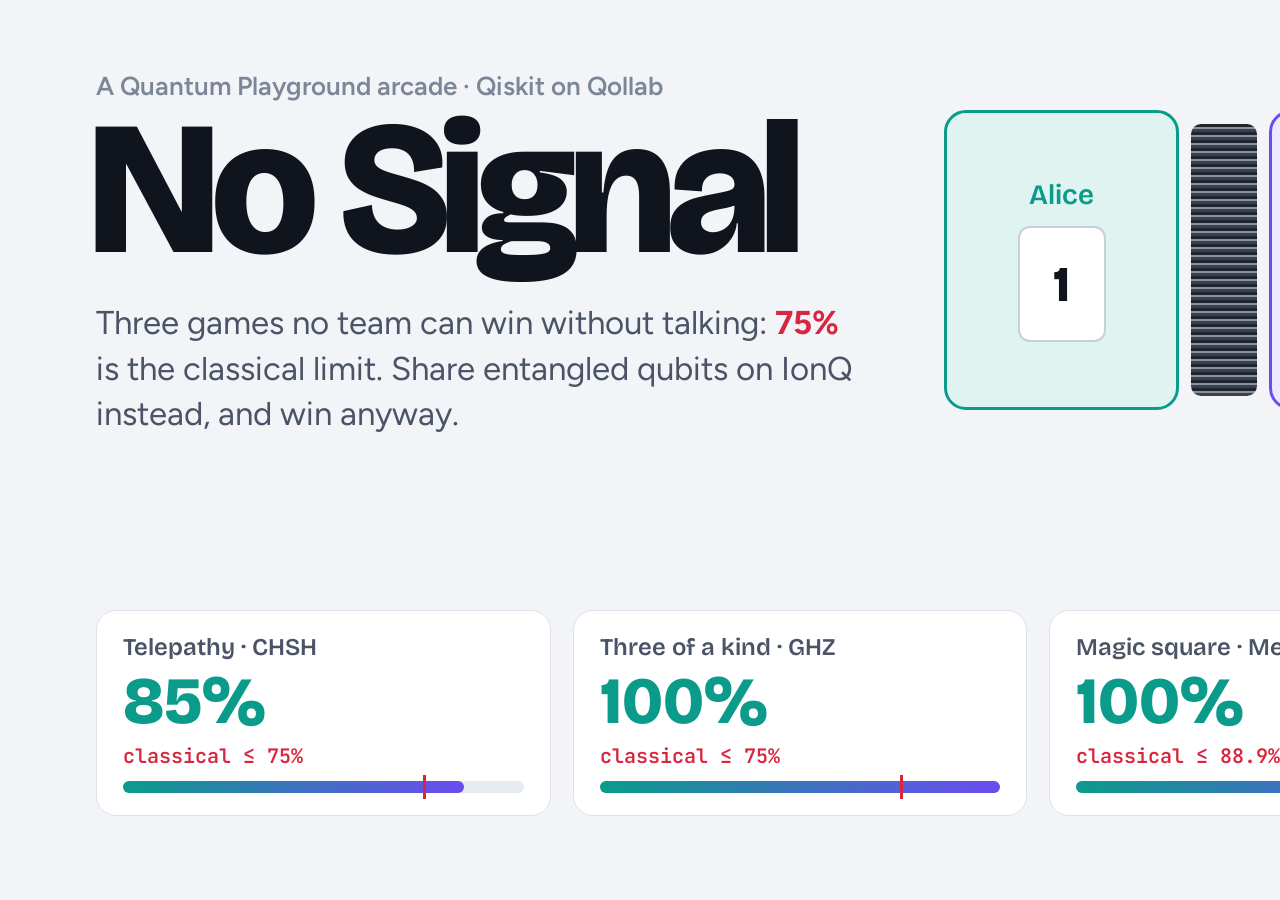
==== docs/cover.html @ d138fd96 "Honest error bars for perfect scores; atlas builder; first recorded run" ====
<!doctype html>
<html><head><meta charset="utf-8">
<link href="https://fonts.googleapis.com/css2?family=Bricolage+Grotesque:opsz,wght@12..96,600;12..96,800&family=Figtree:wght@400;600&family=JetBrains+Mono:wght@600&display=swap" rel="stylesheet">
<style>
  html,body{margin:0}
  .c{width:1600px;height:900px;background:#f2f4f8;position:relative;overflow:hidden;font-family:Figtree,sans-serif;color:#10141d}
  .k{position:absolute;left:96px;top:70px;font-size:26px;color:#7c8697;font-weight:600}
  h1{position:absolute;left:88px;top:108px;margin:0;font:800 190px/0.86 "Bricolage Grotesque";letter-spacing:-0.05em}
  .lede{position:absolute;left:96px;top:300px;width:760px;font-size:33px;line-height:1.38;color:#4a5466}
  .lede b{color:#d7263d}
  .booths{position:absolute;right:96px;top:110px;width:560px;height:300px;display:grid;grid-template-columns:1fr 90px 1fr}
  .b{border-radius:22px;display:grid;place-items:center;align-content:center;gap:14px;font:600 28px "Bricolage Grotesque"}
  .a{background:#dff4f1;border:3px solid #0b9b8a;color:#0b9b8a}
  .bb{background:#ece8ff;border:3px solid #6b4cf0;color:#6b4cf0}
  .card{width:84px;height:112px;border-radius:12px;background:#fff;border:2px solid #c7cfdb;display:grid;place-items:center;font:800 50px "Bricolage Grotesque";color:#10141d}
  .wall{margin:14px 12px;border-radius:10px;background:repeating-linear-gradient(0deg,#3a404c 0 3px,#8a93a3 3px 5px,#20242c 5px 8px)}
  .scores{position:absolute;left:96px;right:96px;bottom:84px;display:grid;grid-template-columns:repeat(3,1fr);gap:22px}
  .s{background:#fff;border:1px solid #dde2ea;border-radius:20px;padding:22px 26px}
  .s .n{font:600 24px "Bricolage Grotesque";color:#4a5466}
  .s .v{font:800 66px/1 "Bricolage Grotesque";color:#0b9b8a;margin-top:8px}
  .s .l{font:600 20px "JetBrains Mono";color:#d7263d;margin-top:8px}
  .s .g{height:12px;border-radius:6px;background:#e6eaf1;margin-top:12px;position:relative}
  .s .g i{position:absolute;left:0;top:0;bottom:0;border-radius:6px;background:linear-gradient(90deg,#0b9b8a,#6b4cf0)}
  .s .g b{position:absolute;top:-6px;bottom:-6px;width:3px;background:#d7263d}
</style></head><body>
<div class="c">
  <div class="k">A Quantum Playground arcade · Qiskit on Qollab</div>
  <h1>No Signal</h1>
  <div class="lede">Three games no team can win without talking: <b>75%</b> is the classical limit. Share entangled qubits on IonQ instead, and win anyway.</div>
  <div class="booths"><div class="b a">Alice<span class="card">1</span></div><div class="wall"></div><div class="b bb">Bob<span class="card">0</span></div></div>
  <div class="scores">
    <div class="s"><div class="n">Telepathy · CHSH</div><div class="v">85%</div><div class="l">classical ≤ 75%</div><div class="g"><i style="width:85%"></i><b style="left:75%"></b></div></div>
    <div class="s"><div class="n">Three of a kind · GHZ</div><div class="v">100%</div><div class="l">classical ≤ 75%</div><div class="g"><i style="width:100%"></i><b style="left:75%"></b></div></div>
    <div class="s"><div class="n">Magic square · Mermin–Peres</div><div class="v">100%</div><div class="l">classical ≤ 88.9%</div><div class="g"><i style="width:100%"></i><b style="left:88.9%"></b></div></div>
  </div>
</div>
</body></html>
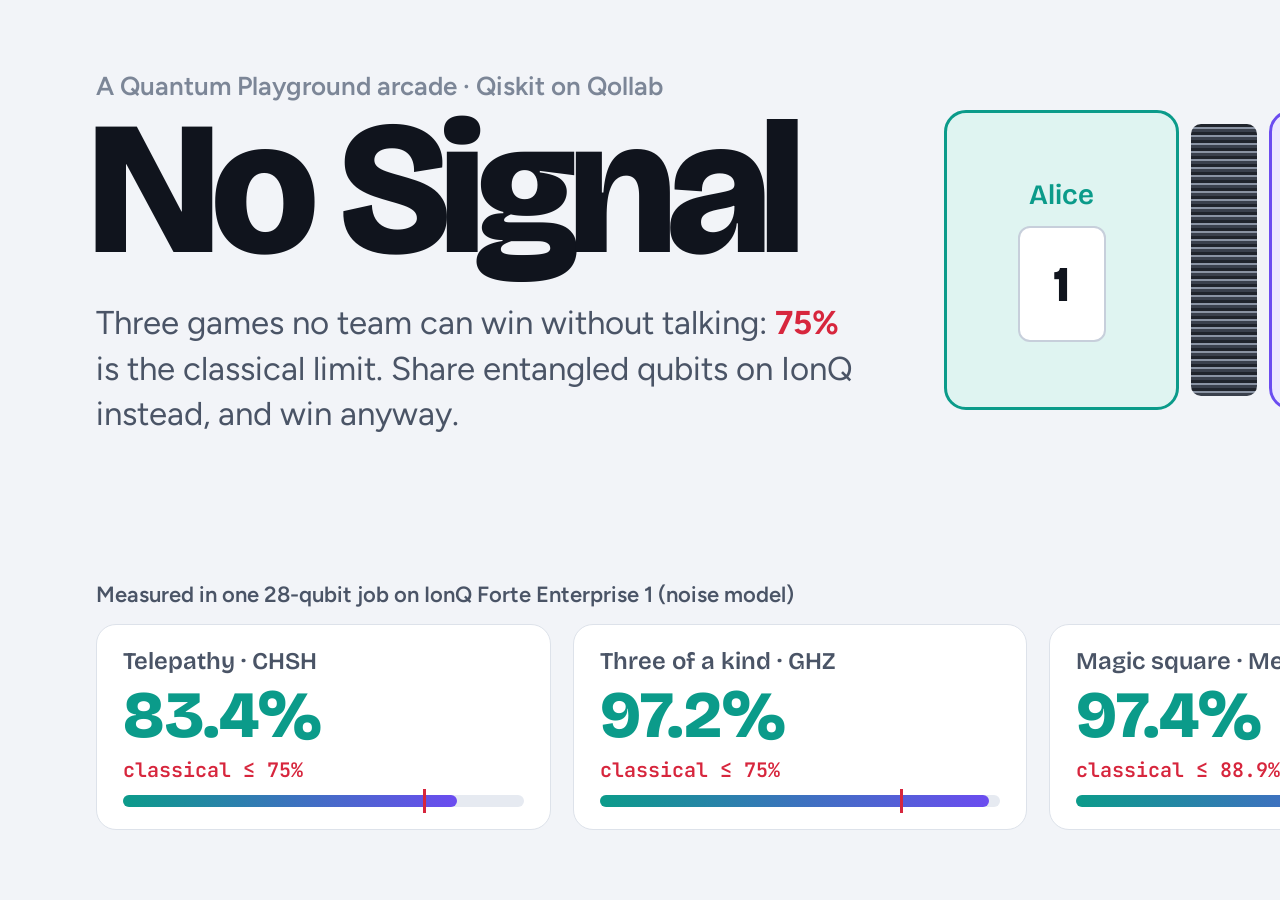
==== commit 72161ddb: "IonQ Forte Enterprise 1 and Forte 1 runs; measured cover; honest no-signalling z-scores" ====
--- a/docs/cover.html
+++ b/docs/cover.html
@@ -14,7 +14,7 @@
   .bb{background:#ece8ff;border:3px solid #6b4cf0;color:#6b4cf0}
   .card{width:84px;height:112px;border-radius:12px;background:#fff;border:2px solid #c7cfdb;display:grid;place-items:center;font:800 50px "Bricolage Grotesque";color:#10141d}
   .wall{margin:14px 12px;border-radius:10px;background:repeating-linear-gradient(0deg,#3a404c 0 3px,#8a93a3 3px 5px,#20242c 5px 8px)}
-  .scores{position:absolute;left:96px;right:96px;bottom:84px;display:grid;grid-template-columns:repeat(3,1fr);gap:22px}
+  .scores{position:absolute;left:96px;right:96px;bottom:70px;display:grid;grid-template-columns:repeat(3,1fr);gap:22px}
   .s{background:#fff;border:1px solid #dde2ea;border-radius:20px;padding:22px 26px}
   .s .n{font:600 24px "Bricolage Grotesque";color:#4a5466}
   .s .v{font:800 66px/1 "Bricolage Grotesque";color:#0b9b8a;margin-top:8px}
@@ -22,16 +22,18 @@
   .s .g{height:12px;border-radius:6px;background:#e6eaf1;margin-top:12px;position:relative}
   .s .g i{position:absolute;left:0;top:0;bottom:0;border-radius:6px;background:linear-gradient(90deg,#0b9b8a,#6b4cf0)}
   .s .g b{position:absolute;top:-6px;bottom:-6px;width:3px;background:#d7263d}
+  .meas{position:absolute;left:96px;bottom:292px;font:600 22px Figtree;color:#4a5466}
 </style></head><body>
 <div class="c">
   <div class="k">A Quantum Playground arcade · Qiskit on Qollab</div>
   <h1>No Signal</h1>
   <div class="lede">Three games no team can win without talking: <b>75%</b> is the classical limit. Share entangled qubits on IonQ instead, and win anyway.</div>
   <div class="booths"><div class="b a">Alice<span class="card">1</span></div><div class="wall"></div><div class="b bb">Bob<span class="card">0</span></div></div>
+  <div class="meas">Measured in one 28-qubit job on IonQ Forte Enterprise 1 (noise model)</div>
   <div class="scores">
-    <div class="s"><div class="n">Telepathy · CHSH</div><div class="v">85%</div><div class="l">classical ≤ 75%</div><div class="g"><i style="width:85%"></i><b style="left:75%"></b></div></div>
-    <div class="s"><div class="n">Three of a kind · GHZ</div><div class="v">100%</div><div class="l">classical ≤ 75%</div><div class="g"><i style="width:100%"></i><b style="left:75%"></b></div></div>
-    <div class="s"><div class="n">Magic square · Mermin–Peres</div><div class="v">100%</div><div class="l">classical ≤ 88.9%</div><div class="g"><i style="width:100%"></i><b style="left:88.9%"></b></div></div>
+    <div class="s"><div class="n">Telepathy · CHSH</div><div class="v">83.4%</div><div class="l">classical ≤ 75%</div><div class="g"><i style="width:83.4%"></i><b style="left:75%"></b></div></div>
+    <div class="s"><div class="n">Three of a kind · GHZ</div><div class="v">97.2%</div><div class="l">classical ≤ 75%</div><div class="g"><i style="width:97.2%"></i><b style="left:75%"></b></div></div>
+    <div class="s"><div class="n">Magic square · Mermin–Peres</div><div class="v">97.4%</div><div class="l">classical ≤ 88.9%</div><div class="g"><i style="width:97.4%"></i><b style="left:88.9%"></b></div></div>
   </div>
 </div>
 </body></html>
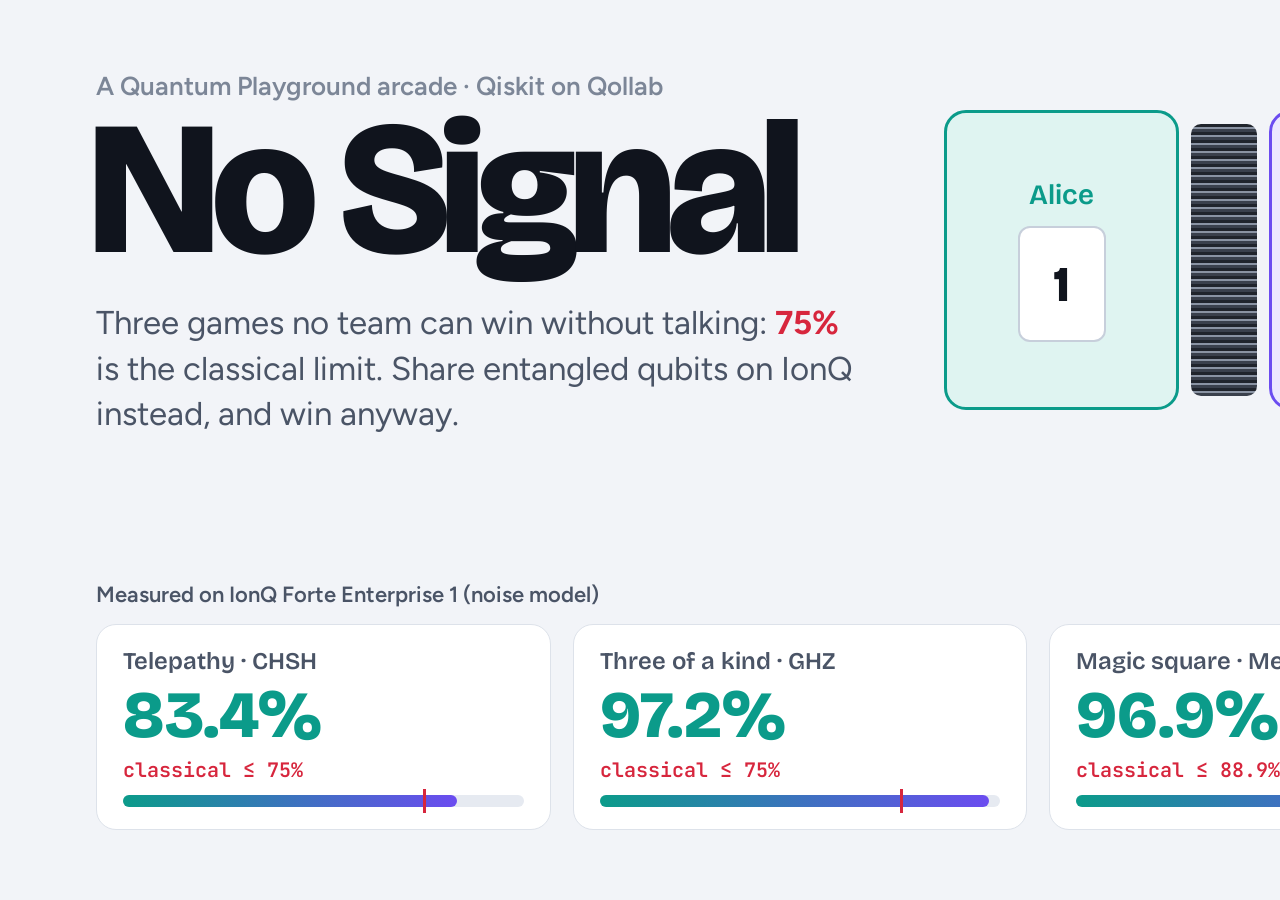
==== commit 45a95243: "Your turn game, whole magic square on IonQ, correct S error, plain-language copy, prediction-test no" ====
--- a/docs/cover.html
+++ b/docs/cover.html
@@ -29,11 +29,11 @@
   <h1>No Signal</h1>
   <div class="lede">Three games no team can win without talking: <b>75%</b> is the classical limit. Share entangled qubits on IonQ instead, and win anyway.</div>
   <div class="booths"><div class="b a">Alice<span class="card">1</span></div><div class="wall"></div><div class="b bb">Bob<span class="card">0</span></div></div>
-  <div class="meas">Measured in one 28-qubit job on IonQ Forte Enterprise 1 (noise model)</div>
+  <div class="meas">Measured on IonQ Forte Enterprise 1 (noise model)</div>
   <div class="scores">
     <div class="s"><div class="n">Telepathy · CHSH</div><div class="v">83.4%</div><div class="l">classical ≤ 75%</div><div class="g"><i style="width:83.4%"></i><b style="left:75%"></b></div></div>
     <div class="s"><div class="n">Three of a kind · GHZ</div><div class="v">97.2%</div><div class="l">classical ≤ 75%</div><div class="g"><i style="width:97.2%"></i><b style="left:75%"></b></div></div>
-    <div class="s"><div class="n">Magic square · Mermin–Peres</div><div class="v">97.4%</div><div class="l">classical ≤ 88.9%</div><div class="g"><i style="width:97.4%"></i><b style="left:88.9%"></b></div></div>
+    <div class="s"><div class="n">Magic square · Mermin–Peres</div><div class="v">96.9%</div><div class="l">classical ≤ 88.9%</div><div class="g"><i style="width:96.9%"></i><b style="left:88.9%"></b></div></div>
   </div>
 </div>
 </body></html>
